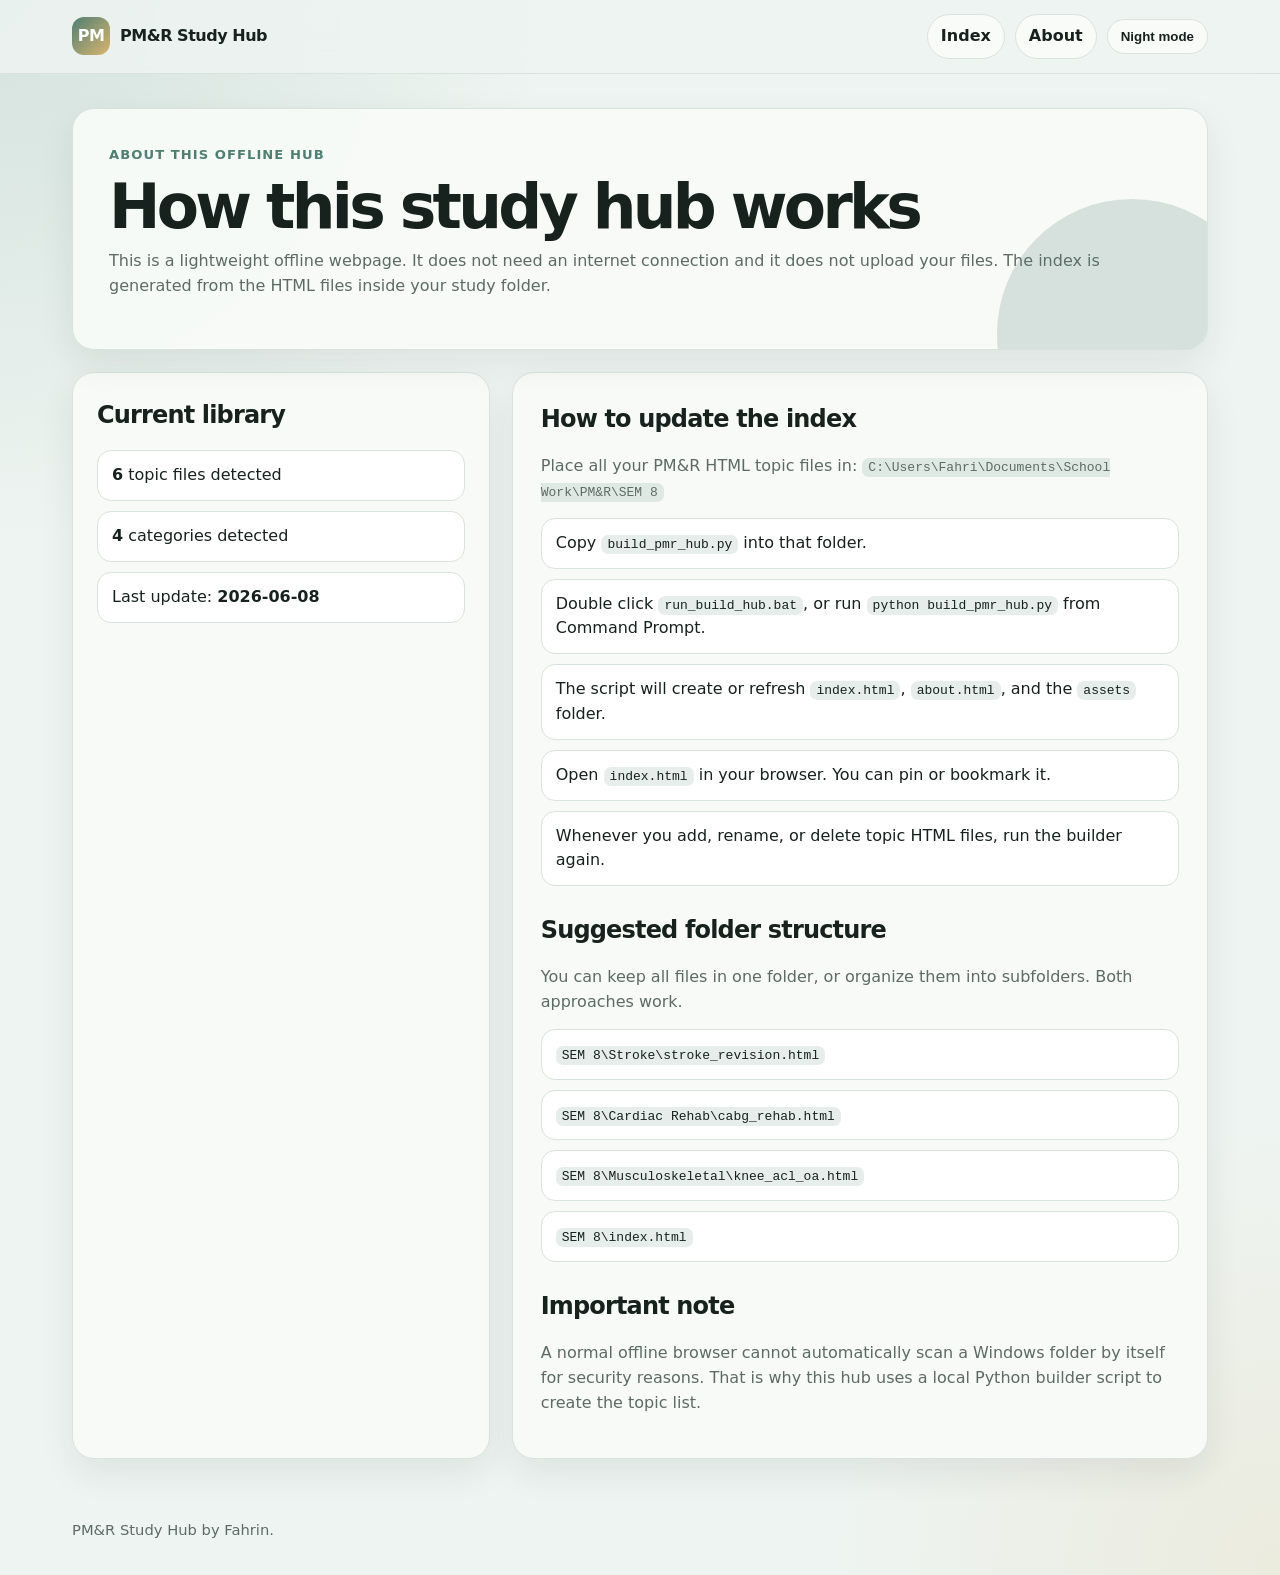
==== about.html @ b3efd8d5 "Add files via upload First upload" ====
<!doctype html>
<html lang="en" data-theme="light">
<head>
  <meta charset="utf-8">
  <meta name="viewport" content="width=device-width, initial-scale=1">
  <title>About - PM&R Study Hub by Fahrin</title>
  <link rel="stylesheet" href="assets/style.css">
  <script defer src="assets/topics.js"></script>
  <script defer src="assets/app.js"></script>
</head>
<body>
  <header class="site-header">
    <nav class="nav">
      <a class="brand" href="index.html">
        <span class="logo">PM</span>
        <span>PM&R Study Hub</span>
      </a>
      <div class="nav-links">
        <a href="index.html">Index</a>
        <a href="about.html">About</a>
        <button class="icon-button" id="themeBtn" type="button">Night mode</button>
      </div>
    </nav>
  </header>

  <main class="container">
    <section class="hero-card">
      <div class="kicker">About this offline hub</div>
      <h1>How this study hub works</h1>
      <p>
        This is a lightweight offline webpage. It does not need an internet connection and it does not upload your files.
        The index is generated from the HTML files inside your study folder.
      </p>
    </section>

    <section class="about-layout" style="margin-top: 22px;">
      <aside class="panel" style="padding: 24px;">
        <h2>Current library</h2>
        <ul class="list">
          <li><strong id="topicCount">0</strong> topic files detected</li>
          <li><strong id="categoryCount">0</strong> categories detected</li>
          <li>Last update: <strong id="lastUpdated">-</strong></li>
        </ul>
      </aside>

      <article class="panel" style="padding: 28px;">
        <h2>How to update the index</h2>
        <p>
          Place all your PM&R HTML topic files in:
          <code>C:\Users\Fahri\Documents\School Work\PM&R\SEM 8</code>
        </p>

        <ul class="list">
          <li>Copy <code>build_pmr_hub.py</code> into that folder.</li>
          <li>Double click <code>run_build_hub.bat</code>, or run <code>python build_pmr_hub.py</code> from Command Prompt.</li>
          <li>The script will create or refresh <code>index.html</code>, <code>about.html</code>, and the <code>assets</code> folder.</li>
          <li>Open <code>index.html</code> in your browser. You can pin or bookmark it.</li>
          <li>Whenever you add, rename, or delete topic HTML files, run the builder again.</li>
        </ul>

        <h2 style="margin-top: 26px;">Suggested folder structure</h2>
        <p>You can keep all files in one folder, or organize them into subfolders. Both approaches work.</p>
        <ul class="list">
          <li><code>SEM 8\Stroke\stroke_revision.html</code></li>
          <li><code>SEM 8\Cardiac Rehab\cabg_rehab.html</code></li>
          <li><code>SEM 8\Musculoskeletal\knee_acl_oa.html</code></li>
          <li><code>SEM 8\index.html</code></li>
        </ul>

        <h2 style="margin-top: 26px;">Important note</h2>
        <p>
          A normal offline browser cannot automatically scan a Windows folder by itself for security reasons.
          That is why this hub uses a local Python builder script to create the topic list.
        </p>
      </article>
    </section>
  </main>

  <footer class="footer">
    PM&R Study Hub by Fahrin.
  </footer>
</body>
</html>
---- assets/style.css ----
:root {
  --bg: #eef4f1;
  --panel: #f8fbf8;
  --panel-2: #ffffff;
  --text: #17221f;
  --muted: #5d6b66;
  --line: #d8e3dd;
  --brand: #4f7f73;
  --brand-2: #6c9d8e;
  --accent: #d9b56f;
  --danger: #9c5148;
  --shadow: 0 14px 35px rgba(22, 40, 34, 0.08);
  --radius: 22px;
}

[data-theme="dark"] {
  --bg: #101816;
  --panel: #17231f;
  --panel-2: #1d2b26;
  --text: #edf6f2;
  --muted: #a9b9b2;
  --line: #2e433b;
  --brand: #8bbcaf;
  --brand-2: #a8d1c5;
  --accent: #d7bc7d;
  --danger: #e08c82;
  --shadow: 0 14px 35px rgba(0, 0, 0, 0.25);
}

* {
  box-sizing: border-box;
}

html {
  scroll-behavior: smooth;
}

body {
  margin: 0;
  font-family: Inter, ui-sans-serif, system-ui, -apple-system, BlinkMacSystemFont, "Segoe UI", sans-serif;
  background:
    radial-gradient(circle at top left, rgba(108, 157, 142, 0.20), transparent 34rem),
    radial-gradient(circle at bottom right, rgba(217, 181, 111, 0.15), transparent 28rem),
    var(--bg);
  color: var(--text);
  line-height: 1.55;
}

a {
  color: inherit;
}

.site-header {
  position: sticky;
  top: 0;
  z-index: 20;
  backdrop-filter: blur(16px);
  background: color-mix(in srgb, var(--bg) 84%, transparent);
  border-bottom: 1px solid var(--line);
}

.nav {
  max-width: 1180px;
  margin: 0 auto;
  padding: 14px 22px;
  display: flex;
  align-items: center;
  gap: 16px;
}

.brand {
  display: flex;
  align-items: center;
  gap: 10px;
  font-weight: 800;
  letter-spacing: -0.03em;
  text-decoration: none;
}

.logo {
  width: 38px;
  height: 38px;
  border-radius: 12px;
  display: grid;
  place-items: center;
  background: linear-gradient(135deg, var(--brand), var(--accent));
  color: white;
  font-weight: 900;
}

.nav-links {
  margin-left: auto;
  display: flex;
  gap: 10px;
  align-items: center;
}

.nav-links a,
.icon-button,
.primary-button,
.secondary-button {
  border: 1px solid var(--line);
  background: var(--panel);
  color: var(--text);
  text-decoration: none;
  padding: 9px 13px;
  border-radius: 999px;
  font-weight: 650;
  cursor: pointer;
  transition: transform 140ms ease, border-color 140ms ease, background 140ms ease;
}

.nav-links a:hover,
.icon-button:hover,
.primary-button:hover,
.secondary-button:hover {
  transform: translateY(-1px);
  border-color: var(--brand);
}

.primary-button {
  background: var(--brand);
  color: white;
  border-color: transparent;
}

.secondary-button {
  background: transparent;
}

.container {
  max-width: 1180px;
  margin: 0 auto;
  padding: 34px 22px 60px;
}

.hero {
  display: grid;
  grid-template-columns: 1.35fr 0.65fr;
  gap: 22px;
  align-items: stretch;
  margin-top: 12px;
}

.hero-card,
.panel {
  background: color-mix(in srgb, var(--panel) 94%, transparent);
  border: 1px solid var(--line);
  border-radius: var(--radius);
  box-shadow: var(--shadow);
}

.hero-card {
  padding: 36px;
  overflow: hidden;
  position: relative;
}

.hero-card:after {
  content: "";
  position: absolute;
  inset: auto -60px -120px auto;
  width: 270px;
  height: 270px;
  background: color-mix(in srgb, var(--brand) 20%, transparent);
  border-radius: 50%;
}

.kicker {
  color: var(--brand);
  font-weight: 800;
  text-transform: uppercase;
  letter-spacing: 0.08em;
  font-size: 0.82rem;
}

h1 {
  margin: 12px 0 12px;
  font-size: clamp(2.1rem, 4.8vw, 4.25rem);
  line-height: 0.98;
  letter-spacing: -0.06em;
}

h2 {
  margin: 0 0 16px;
  letter-spacing: -0.035em;
}

p {
  color: var(--muted);
  margin: 0 0 14px;
}

.hero-actions {
  display: flex;
  flex-wrap: wrap;
  gap: 10px;
  margin-top: 24px;
}

.stats-panel {
  padding: 26px;
  display: grid;
  gap: 14px;
}

.stat {
  padding: 18px;
  border: 1px solid var(--line);
  border-radius: 18px;
  background: var(--panel-2);
}

.stat-value {
  font-size: 2rem;
  font-weight: 850;
  letter-spacing: -0.05em;
}

.stat-label {
  color: var(--muted);
  font-weight: 650;
  font-size: 0.92rem;
}

.toolbar {
  margin: 24px 0 18px;
  display: grid;
  grid-template-columns: 1fr auto auto;
  gap: 12px;
  align-items: center;
}

.search {
  width: 100%;
  border: 1px solid var(--line);
  background: var(--panel);
  color: var(--text);
  border-radius: 16px;
  padding: 14px 16px;
  font-size: 1rem;
  outline: none;
}

.search:focus {
  border-color: var(--brand);
  box-shadow: 0 0 0 4px color-mix(in srgb, var(--brand) 18%, transparent);
}

.category-tabs {
  display: flex;
  gap: 8px;
  overflow-x: auto;
  padding: 4px 0 14px;
}

.tab {
  white-space: nowrap;
  border: 1px solid var(--line);
  color: var(--text);
  background: var(--panel);
  padding: 9px 13px;
  border-radius: 999px;
  cursor: pointer;
  font-weight: 650;
}

.tab.active {
  color: white;
  background: var(--brand);
  border-color: var(--brand);
}

.grid {
  display: grid;
  grid-template-columns: repeat(3, minmax(0, 1fr));
  gap: 16px;
}

.topic-card {
  display: flex;
  flex-direction: column;
  gap: 12px;
  min-height: 220px;
  padding: 20px;
  border: 1px solid var(--line);
  border-radius: 20px;
  background: var(--panel);
  box-shadow: 0 10px 24px rgba(22, 40, 34, 0.05);
}

.topic-card h3 {
  margin: 0;
  line-height: 1.18;
  letter-spacing: -0.025em;
}

.badge {
  align-self: flex-start;
  border-radius: 999px;
  padding: 6px 10px;
  background: color-mix(in srgb, var(--brand) 14%, transparent);
  color: var(--brand);
  font-weight: 750;
  font-size: 0.8rem;
}

.card-footer {
  margin-top: auto;
  display: flex;
  gap: 8px;
  align-items: center;
  justify-content: space-between;
}

.open-link {
  display: inline-flex;
  align-items: center;
  justify-content: center;
  border-radius: 999px;
  padding: 9px 12px;
  background: var(--brand);
  color: white;
  text-decoration: none;
  font-weight: 750;
}

.file-path {
  color: var(--muted);
  font-size: 0.82rem;
  overflow-wrap: anywhere;
}

.empty {
  padding: 34px;
  text-align: center;
  border: 1px dashed var(--line);
  border-radius: var(--radius);
  color: var(--muted);
  background: color-mix(in srgb, var(--panel) 80%, transparent);
}

.about-layout {
  display: grid;
  grid-template-columns: 0.75fr 1.25fr;
  gap: 22px;
}

.list {
  display: grid;
  gap: 10px;
  margin: 0;
  padding: 0;
  list-style: none;
}

.list li {
  padding: 12px 14px;
  border: 1px solid var(--line);
  background: var(--panel-2);
  border-radius: 14px;
}

code {
  background: color-mix(in srgb, var(--brand) 14%, transparent);
  padding: 2px 6px;
  border-radius: 7px;
}

.footer {
  max-width: 1180px;
  margin: 0 auto;
  padding: 0 22px 34px;
  color: var(--muted);
  font-size: 0.92rem;
}

@media (max-width: 900px) {
  .hero,
  .about-layout {
    grid-template-columns: 1fr;
  }

  .grid {
    grid-template-columns: repeat(2, minmax(0, 1fr));
  }

  .toolbar {
    grid-template-columns: 1fr;
  }

  .nav {
    flex-wrap: wrap;
  }

  .nav-links {
    width: 100%;
    margin-left: 0;
  }
}

@media (max-width: 620px) {
  .grid {
    grid-template-columns: 1fr;
  }

  .hero-card {
    padding: 26px;
  }
}

@media print {
  .site-header,
  .toolbar,
  .category-tabs,
  .hero-actions {
    display: none;
  }

  body {
    background: white;
    color: black;
  }

  .topic-card,
  .hero-card,
  .panel {
    box-shadow: none;
    break-inside: avoid;
  }
}
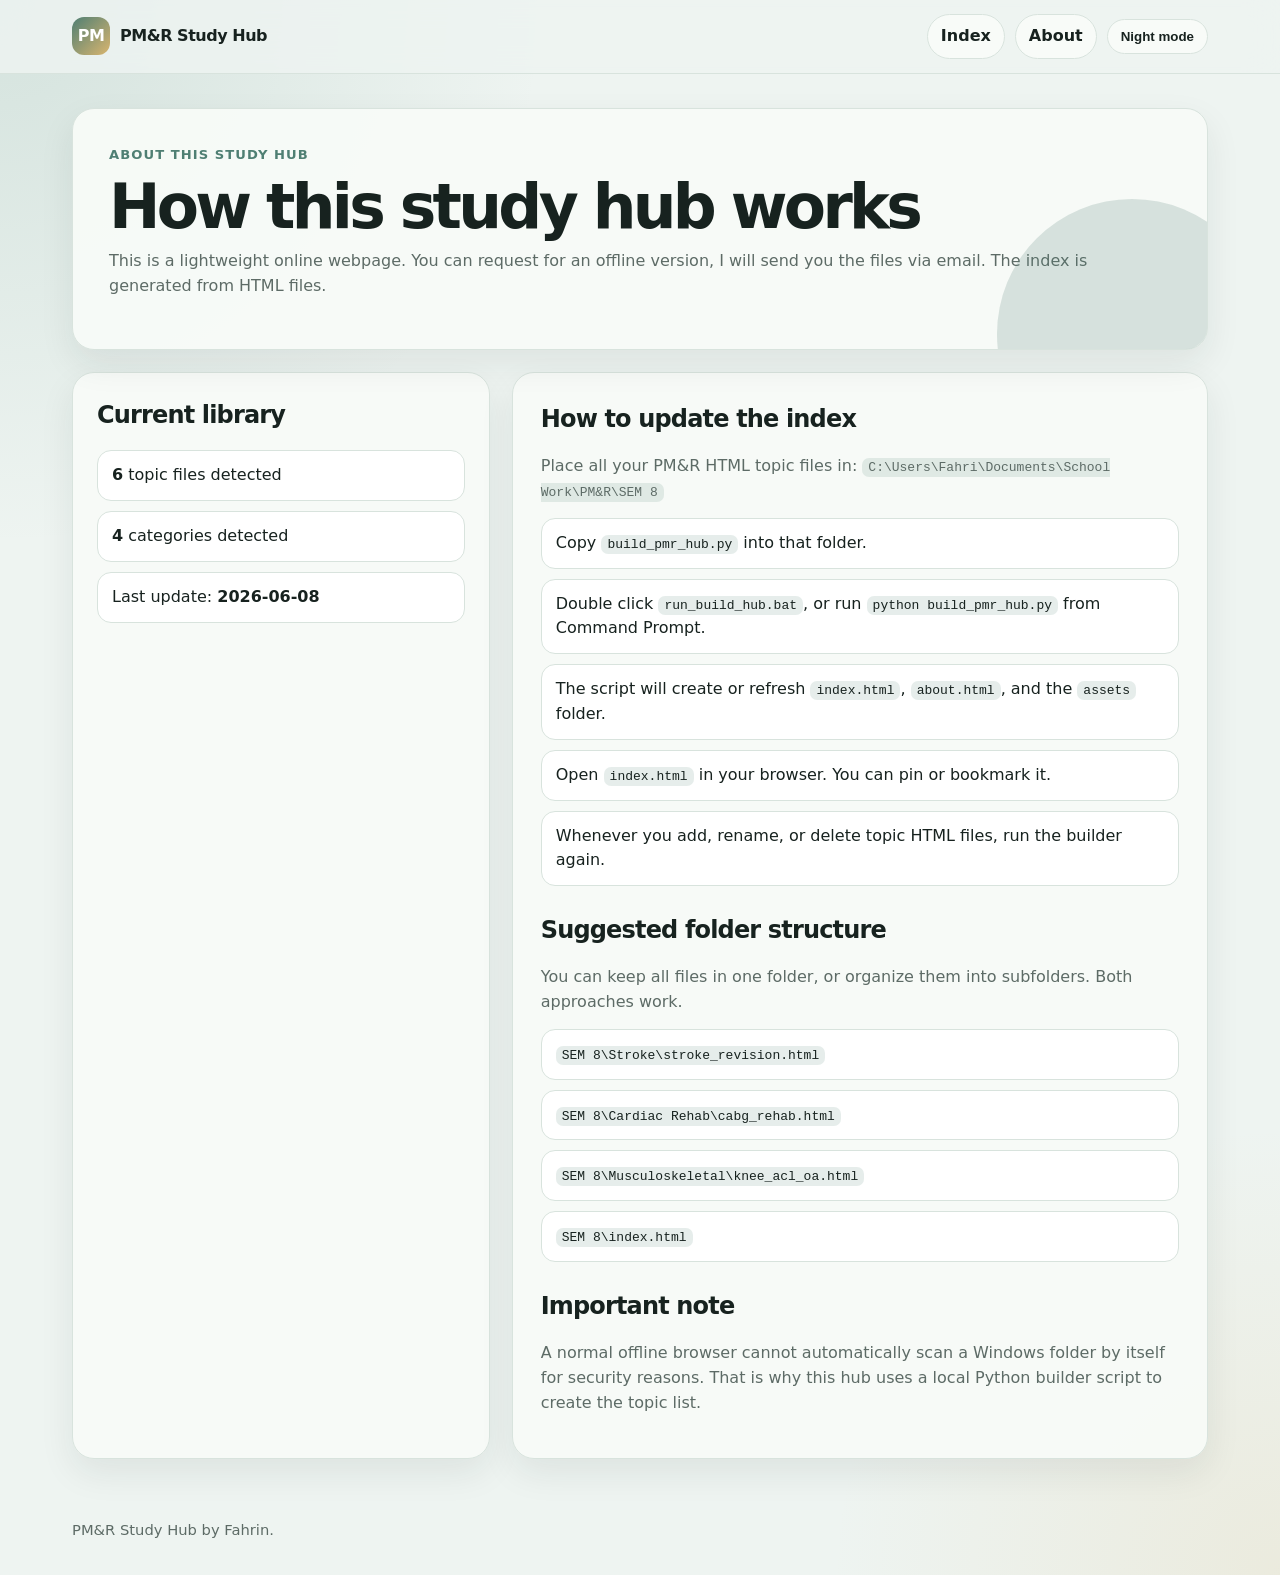
==== commit d6e4ca18: "Update about.html edited description" ====
--- a/about.html
+++ b/about.html
@@ -25,11 +25,11 @@
 
   <main class="container">
     <section class="hero-card">
-      <div class="kicker">About this offline hub</div>
+      <div class="kicker">About this study hub</div>
       <h1>How this study hub works</h1>
       <p>
-        This is a lightweight offline webpage. It does not need an internet connection and it does not upload your files.
-        The index is generated from the HTML files inside your study folder.
+        This is a lightweight online webpage. You can request for an offline version, I will send you the files via email.
+        The index is generated from HTML files.
       </p>
     </section>
 
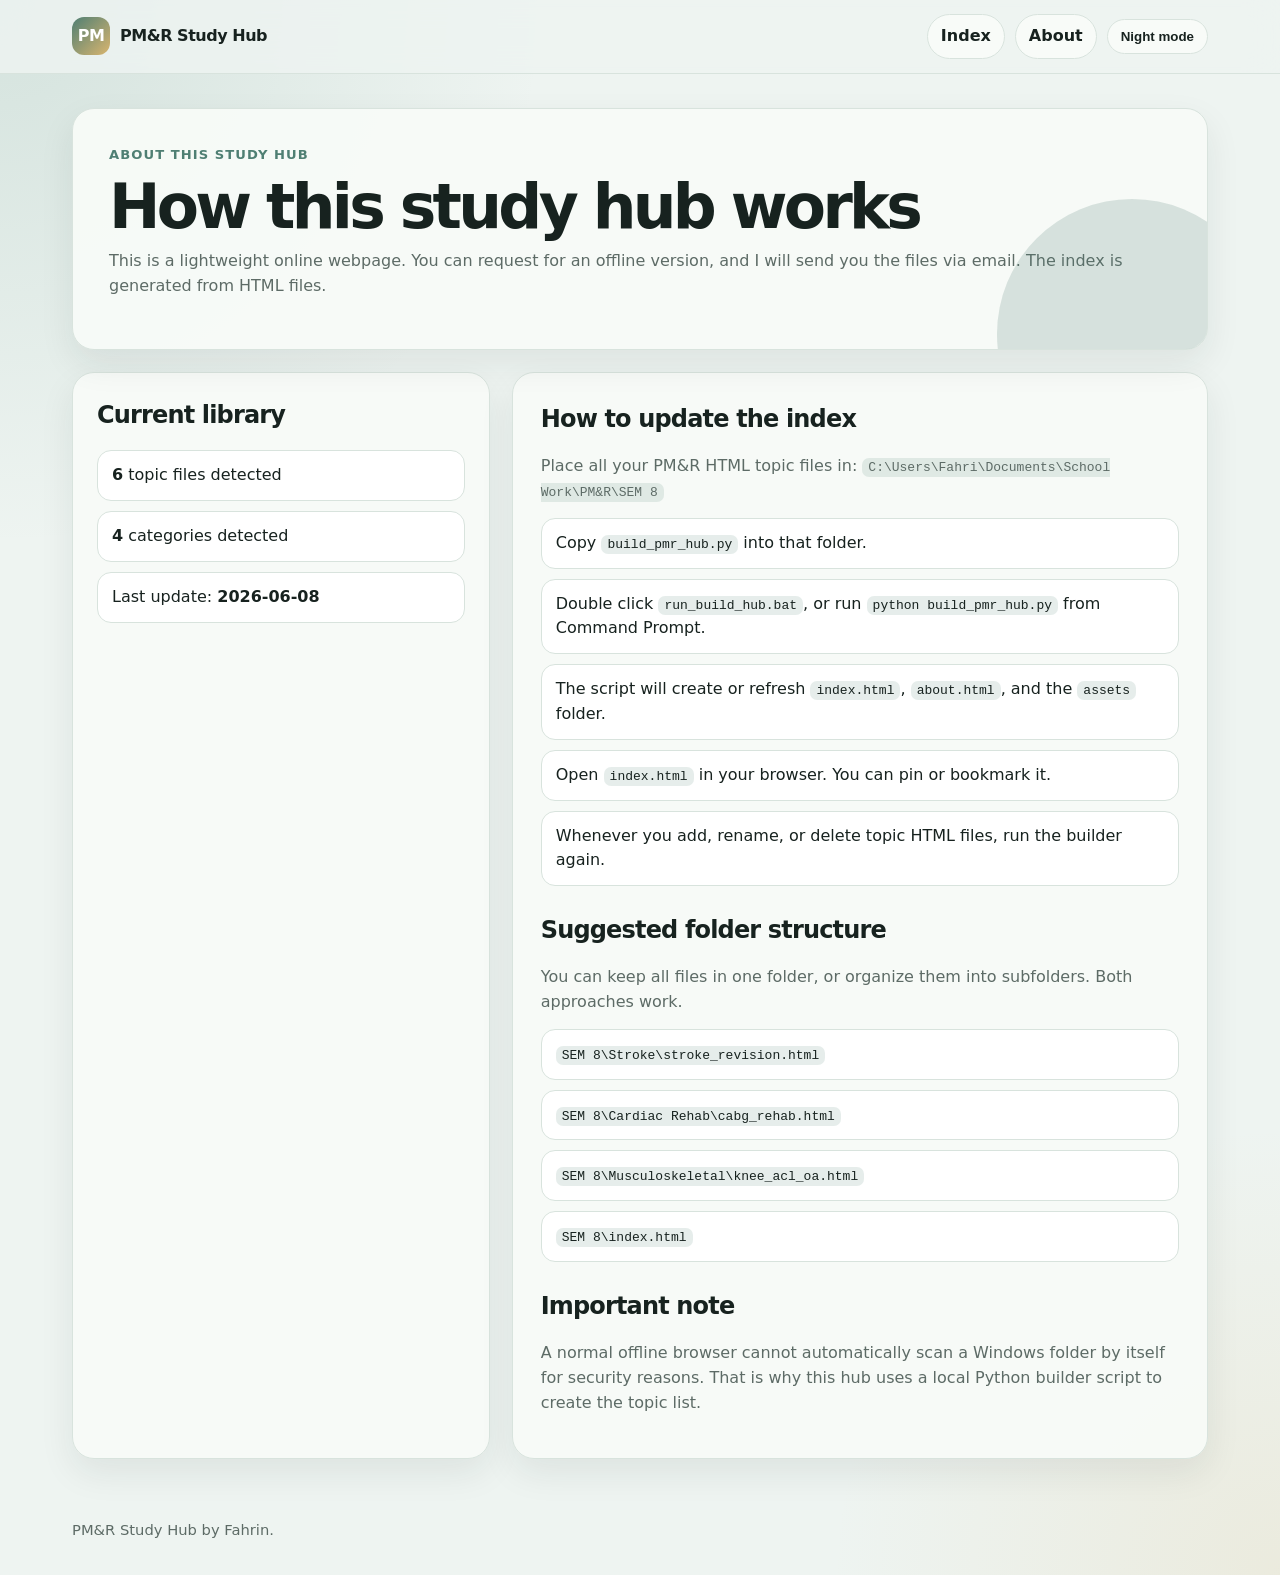
==== commit 032621d8: "Update about.html edited" ====
--- a/about.html
+++ b/about.html
@@ -28,7 +28,7 @@
       <div class="kicker">About this study hub</div>
       <h1>How this study hub works</h1>
       <p>
-        This is a lightweight online webpage. You can request for an offline version, I will send you the files via email.
+        This is a lightweight online webpage. You can request for an offline version, and I will send you the files via email.
         The index is generated from HTML files.
       </p>
     </section>
